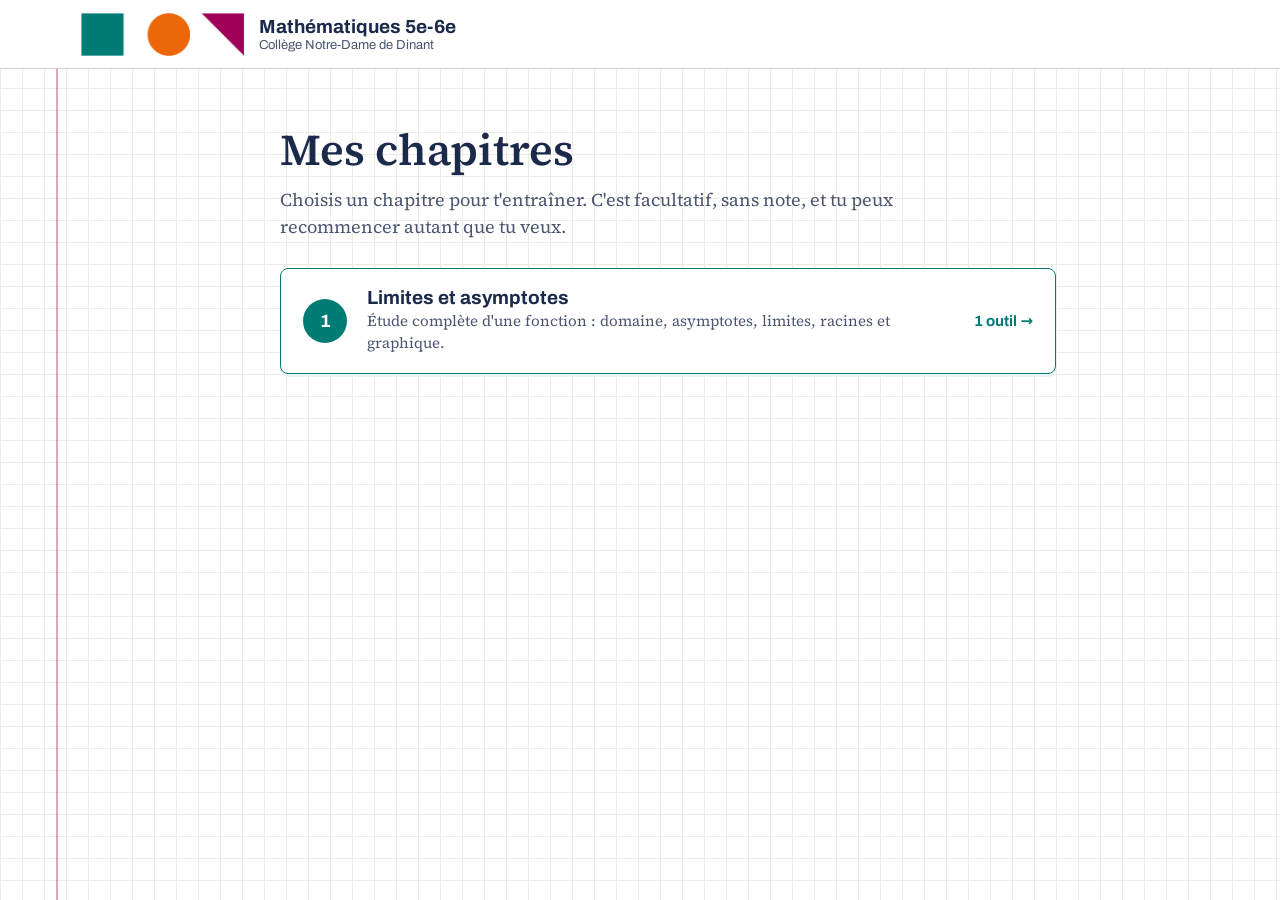
==== index.html @ 9d0cc78d "Mise à jour du site (source : math@eb188c8)" ====
<!DOCTYPE html>
<html lang="fr">
<head>
<meta charset="utf-8">
<meta name="viewport" content="width=device-width,initial-scale=1">
<title>Mathématiques 5e-6e · CNDD</title>
<link rel="icon" type="image/svg+xml" href="data:image/svg+xml,%3Csvg%20xmlns%3D%22http%3A%2F%2Fwww.w3.org%2F2000%2Fsvg%22%20viewBox%3D%220%200%2032%2032%22%3E%3Crect%20width%3D%2215%22%20height%3D%2215%22%20rx%3D%223%22%20fill%3D%22%23007C74%22%2F%3E%3Crect%20x%3D%2217%22%20width%3D%2215%22%20height%3D%2215%22%20rx%3D%223%22%20fill%3D%22%23A00058%22%2F%3E%3Crect%20y%3D%2217%22%20width%3D%2215%22%20height%3D%2215%22%20rx%3D%223%22%20fill%3D%22%23EC6708%22%2F%3E%3Crect%20x%3D%2217%22%20y%3D%2217%22%20width%3D%2215%22%20height%3D%2215%22%20rx%3D%223%22%20fill%3D%22%233B5C76%22%2F%3E%3Cpath%20d%3D%22M7.5%203.5V11.5M3.5%207.5H11.5M20.5%207.5H28.5M4.7%2021.7L10.3%2027.3M10.3%2021.7L4.7%2027.3M20.5%2024.5H28.5%22%20stroke%3D%22%23fff%22%20stroke-width%3D%222.4%22%20stroke-linecap%3D%22round%22%2F%3E%3Ccircle%20cx%3D%2224.5%22%20cy%3D%2221%22%20r%3D%221.5%22%20fill%3D%22%23fff%22%2F%3E%3Ccircle%20cx%3D%2224.5%22%20cy%3D%2228%22%20r%3D%221.5%22%20fill%3D%22%23fff%22%2F%3E%3C%2Fsvg%3E">
<link rel="stylesheet" href="site.css">
</head>
<body>
<header>
  <img src="logo.png" alt="Logo du Collège Notre-Dame de Dinant">
  <div class="marque"><b>Mathématiques 5e-6e</b><span>Collège Notre-Dame de Dinant</span></div>
  
</header>
<main>
<div class="titre"><h1>Mes chapitres</h1><p class="intro">Choisis un chapitre pour t'entraîner. C'est facultatif, sans note, et tu peux recommencer autant que tu veux.</p></div>
<ul class="liste" aria-label="Chapitres">
<li><a class="fiche" style="--accent:#007C74;--bg:#EAF5F3" href="limites-asymptotes/index.html"><span class="rond">1</span>
    <span class="texte"><b>Limites et asymptotes</b><span>Étude complète d'une fonction : domaine, asymptotes, limites, racines et graphique.</span></span>
    <span class="etat">1 outil →</span></a></li>
</ul>
</main>
</body>
</html>
---- site.css ----
@font-face { font-family:'Archivo'; font-style:normal; font-weight:400; src:url([data-uri]) format('woff2'); }
@font-face { font-family:'Archivo'; font-style:normal; font-weight:600; src:url([data-uri]) format('woff2'); }
@font-face { font-family:'Archivo'; font-style:normal; font-weight:700; src:url([data-uri]) format('woff2'); }
@font-face { font-family:'Source Serif 4'; font-style:normal; font-weight:400; src:url([data-uri]) format('woff2'); }
@font-face { font-family:'Source Serif 4'; font-style:normal; font-weight:600; src:url([data-uri]) format('woff2'); }
:root{--ink:#1B2A4A;--ink2:#4A5570;--line:#D3D2C9;--grille:#ECEBE4;--marge:#A00058;
  --ui:'Archivo',system-ui,sans-serif;--serif:'Source Serif 4',Georgia,serif}
*{box-sizing:border-box}
body{margin:0;color:var(--ink);font:17px/1.5 var(--serif);-webkit-font-smoothing:antialiased;
  background-color:#fff;background-size:22px 22px;
  background-image:linear-gradient(var(--grille) 1px,transparent 1px),linear-gradient(90deg,var(--grille) 1px,transparent 1px)}
body::before{content:"";position:fixed;top:0;bottom:0;left:56px;width:2px;background:var(--marge);opacity:.35;z-index:-1;pointer-events:none}
header{position:sticky;top:0;z-index:5;display:flex;align-items:center;gap:14px;flex-wrap:wrap;
  padding:12px 24px 12px 80px;background:#fff;border-bottom:1px solid var(--line)}
header img{height:44px;display:block}
.marque{display:flex;flex-direction:column}
.marque b{font:700 19px/1.2 var(--ui)}
.marque span{font:500 13px var(--ui);color:var(--ink2)}
header nav{margin-left:auto}
header nav a{display:inline-block;font:600 15px var(--ui);color:var(--ink);text-decoration:none;padding:9px 14px;
  border:1.5px solid var(--line);border-radius:10px;background:#fff}
header nav a:hover{border-color:var(--ink2)}
main{max-width:880px;margin:0 auto;padding:56px 24px 64px 80px;display:flex;flex-direction:column;gap:28px}
.titre{display:flex;flex-direction:column;gap:10px}
.titre .chap{font:700 14px var(--ui);letter-spacing:.08em;text-transform:uppercase;color:var(--accent)}
h1{margin:0;font:600 44px/1.15 var(--serif)}
.intro{margin:0;font-size:18px;color:var(--ink2);max-width:620px}
.liste{display:flex;flex-direction:column;gap:14px;margin:0;padding:0;list-style:none}
.fiche{display:flex;align-items:center;gap:20px;padding:18px 22px;background:#fff;border:1px solid var(--line);
  border-radius:8px;color:var(--ink);text-decoration:none}
a.fiche{border:1.5px solid var(--accent);box-shadow:0 3px 0 var(--bg);transition:transform .15s,box-shadow .15s}
a.fiche:hover{transform:translateY(-2px);box-shadow:0 5px 0 var(--bg)}
.rond{flex:0 0 auto;width:44px;height:44px;border-radius:50%;display:flex;align-items:center;justify-content:center;
  font:700 18px var(--ui);background:var(--accent);color:#fff}
.texte{flex:1 1 0;min-width:0;display:flex;flex-direction:column;gap:2px}
.texte b{font:700 19px var(--ui)}
.texte span{font-size:15px;color:var(--ink2)}
.etat{flex:0 0 auto;font:700 15px var(--ui);color:var(--accent)}
.bientot .rond{background:none;border:2px dashed var(--line);color:var(--ink2)}
.bientot b{color:var(--ink2)}
.bientot .etat{font:italic 400 15px var(--serif);color:var(--ink2)}
a:focus-visible{outline:3px solid var(--ink);outline-offset:3px}
@media(max-width:560px){
  body::before{left:14px}
  header{padding:8px 14px 8px 28px}
  main{padding:28px 14px 40px 28px}
  h1{font-size:32px}
  .fiche{gap:14px;padding:14px 16px;flex-wrap:wrap}
  .etat{flex-basis:100%;padding-left:58px}
}
@media(prefers-reduced-motion:reduce){*{transition:none!important}}
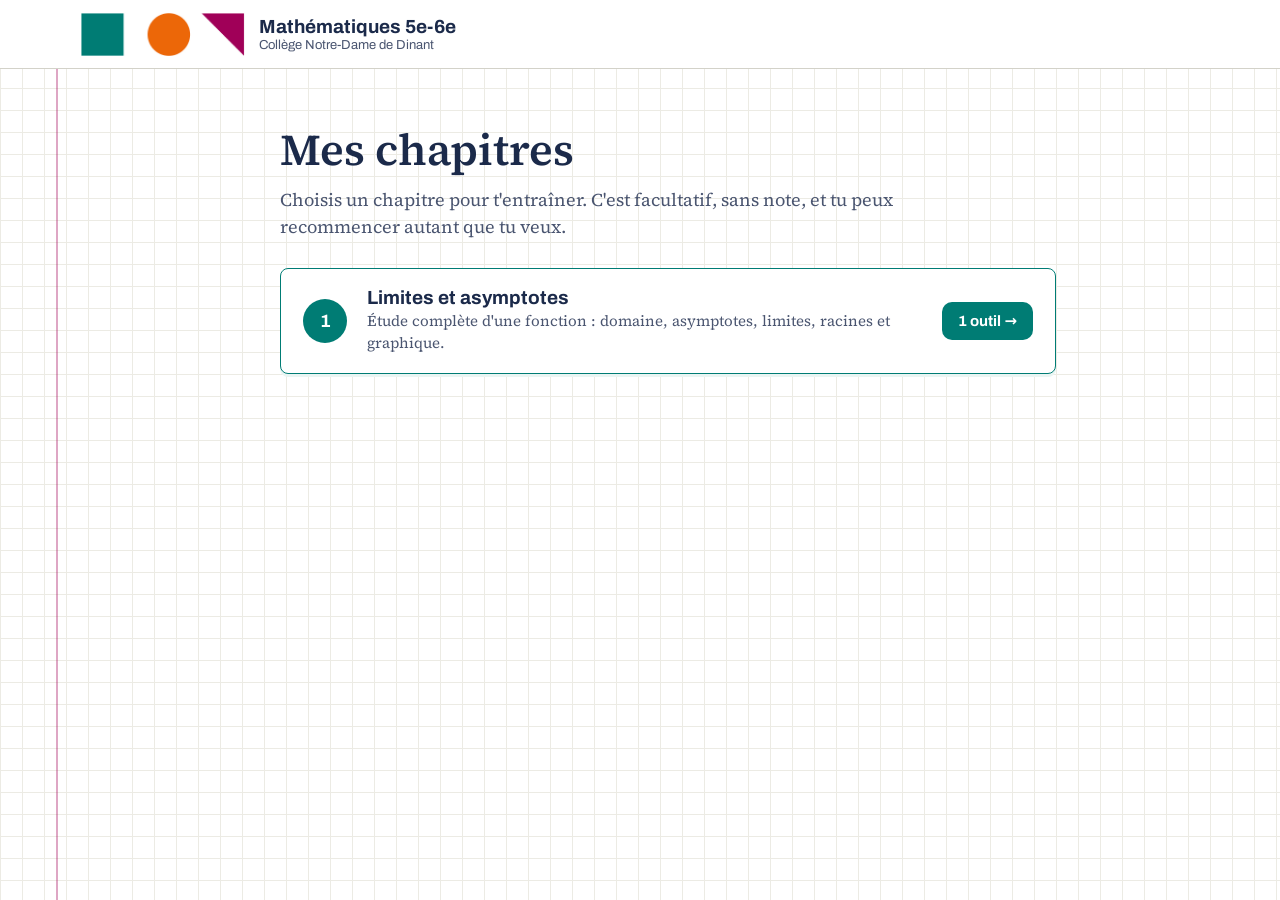
==== commit 5f97ac10: "Mise à jour du site (source : math@ddefc69)" ====
--- a/index.html
+++ b/index.html
@@ -5,7 +5,7 @@
 <meta name="viewport" content="width=device-width,initial-scale=1">
 <title>Mathématiques 5e-6e · CNDD</title>
 <link rel="icon" type="image/svg+xml" href="data:image/svg+xml,%3Csvg%20xmlns%3D%22http%3A%2F%2Fwww.w3.org%2F2000%2Fsvg%22%20viewBox%3D%220%200%2032%2032%22%3E%3Crect%20width%3D%2215%22%20height%3D%2215%22%20rx%3D%223%22%20fill%3D%22%23007C74%22%2F%3E%3Crect%20x%3D%2217%22%20width%3D%2215%22%20height%3D%2215%22%20rx%3D%223%22%20fill%3D%22%23A00058%22%2F%3E%3Crect%20y%3D%2217%22%20width%3D%2215%22%20height%3D%2215%22%20rx%3D%223%22%20fill%3D%22%23EC6708%22%2F%3E%3Crect%20x%3D%2217%22%20y%3D%2217%22%20width%3D%2215%22%20height%3D%2215%22%20rx%3D%223%22%20fill%3D%22%233B5C76%22%2F%3E%3Cpath%20d%3D%22M7.5%203.5V11.5M3.5%207.5H11.5M20.5%207.5H28.5M4.7%2021.7L10.3%2027.3M10.3%2021.7L4.7%2027.3M20.5%2024.5H28.5%22%20stroke%3D%22%23fff%22%20stroke-width%3D%222.4%22%20stroke-linecap%3D%22round%22%2F%3E%3Ccircle%20cx%3D%2224.5%22%20cy%3D%2221%22%20r%3D%221.5%22%20fill%3D%22%23fff%22%2F%3E%3Ccircle%20cx%3D%2224.5%22%20cy%3D%2228%22%20r%3D%221.5%22%20fill%3D%22%23fff%22%2F%3E%3C%2Fsvg%3E">
-<link rel="stylesheet" href="site.css">
+<link rel="stylesheet" href="site.css?v=17e127ae">
 </head>
 <body>
 <header>
--- a/site.css
+++ b/site.css
@@ -36,6 +36,8 @@
 .texte b{font:700 19px var(--ui)}
 .texte span{font-size:15px;color:var(--ink2)}
 .etat{flex:0 0 auto;font:700 15px var(--ui);color:var(--accent)}
+a.fiche .etat{color:#fff;background:var(--accent);padding:10px 16px;border-radius:10px;white-space:nowrap}
+a.fiche:hover .etat{box-shadow:0 3px 10px color-mix(in srgb,var(--accent) 35%,transparent)}
 .bientot .rond{background:none;border:2px dashed var(--line);color:var(--ink2)}
 .bientot b{color:var(--ink2)}
 .bientot .etat{font:italic 400 15px var(--serif);color:var(--ink2)}
@@ -46,6 +48,7 @@
   main{padding:28px 14px 40px 28px}
   h1{font-size:32px}
   .fiche{gap:14px;padding:14px 16px;flex-wrap:wrap}
-  .etat{flex-basis:100%;padding-left:58px}
+  .texte{flex-basis:calc(100% - 58px)}
+  .etat{margin-left:58px}
 }
 @media(prefers-reduced-motion:reduce){*{transition:none!important}}
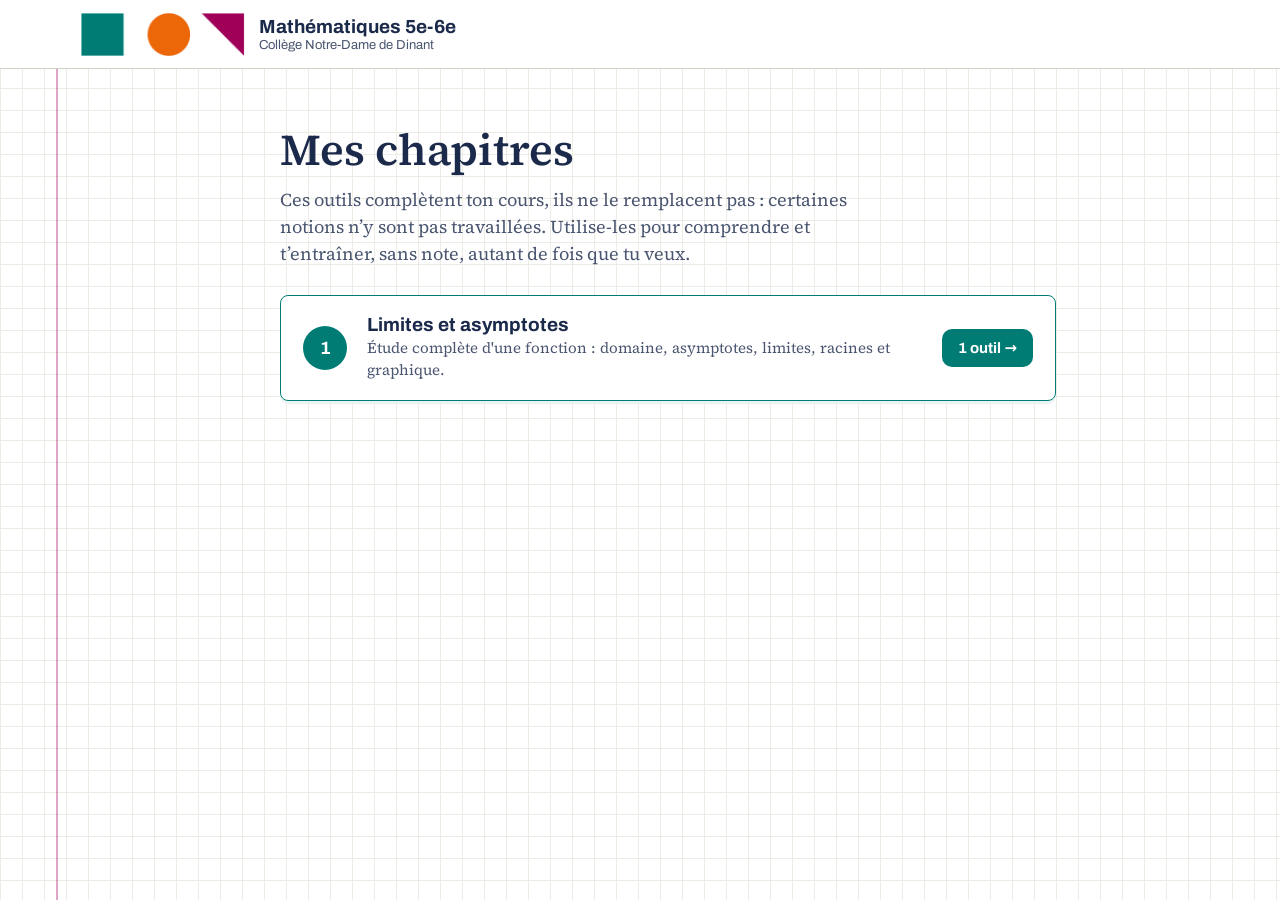
==== commit a8ee0c77: "Mise à jour du site (source : math@32fa4a8)" ====
--- a/index.html
+++ b/index.html
@@ -14,7 +14,7 @@
   
 </header>
 <main>
-<div class="titre"><h1>Mes chapitres</h1><p class="intro">Choisis un chapitre pour t'entraîner. C'est facultatif, sans note, et tu peux recommencer autant que tu veux.</p></div>
+<div class="titre"><h1>Mes chapitres</h1><p class="intro">Ces outils complètent ton cours, ils ne le remplacent pas : certaines notions n’y sont pas travaillées. Utilise-les pour comprendre et t’entraîner, sans note, autant de fois que tu veux.</p></div>
 <ul class="liste" aria-label="Chapitres">
 <li><a class="fiche" style="--accent:#007C74;--bg:#EAF5F3" href="limites-asymptotes/index.html"><span class="rond">1</span>
     <span class="texte"><b>Limites et asymptotes</b><span>Étude complète d'une fonction : domaine, asymptotes, limites, racines et graphique.</span></span>
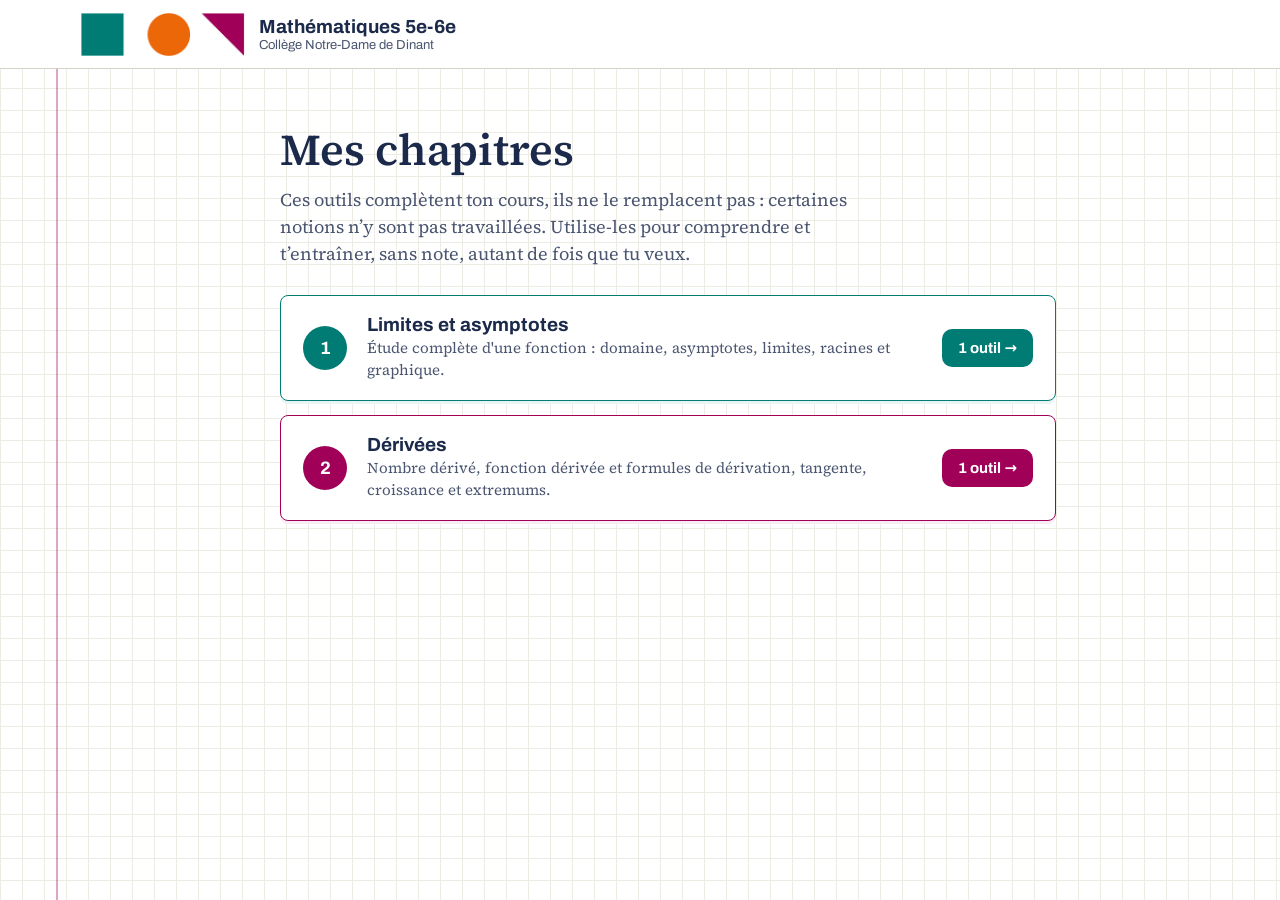
==== commit f6c181f2: "Mise à jour du site (source : math@28c9f77 + modifications non enregistrées)" ====
--- a/index.html
+++ b/index.html
@@ -5,19 +5,37 @@
 <meta name="viewport" content="width=device-width,initial-scale=1">
 <title>Mathématiques 5e-6e · CNDD</title>
 <link rel="icon" type="image/svg+xml" href="data:image/svg+xml,%3Csvg%20xmlns%3D%22http%3A%2F%2Fwww.w3.org%2F2000%2Fsvg%22%20viewBox%3D%220%200%2032%2032%22%3E%3Crect%20width%3D%2215%22%20height%3D%2215%22%20rx%3D%223%22%20fill%3D%22%23007C74%22%2F%3E%3Crect%20x%3D%2217%22%20width%3D%2215%22%20height%3D%2215%22%20rx%3D%223%22%20fill%3D%22%23A00058%22%2F%3E%3Crect%20y%3D%2217%22%20width%3D%2215%22%20height%3D%2215%22%20rx%3D%223%22%20fill%3D%22%23EC6708%22%2F%3E%3Crect%20x%3D%2217%22%20y%3D%2217%22%20width%3D%2215%22%20height%3D%2215%22%20rx%3D%223%22%20fill%3D%22%233B5C76%22%2F%3E%3Cpath%20d%3D%22M7.5%203.5V11.5M3.5%207.5H11.5M20.5%207.5H28.5M4.7%2021.7L10.3%2027.3M10.3%2021.7L4.7%2027.3M20.5%2024.5H28.5%22%20stroke%3D%22%23fff%22%20stroke-width%3D%222.4%22%20stroke-linecap%3D%22round%22%2F%3E%3Ccircle%20cx%3D%2224.5%22%20cy%3D%2221%22%20r%3D%221.5%22%20fill%3D%22%23fff%22%2F%3E%3Ccircle%20cx%3D%2224.5%22%20cy%3D%2228%22%20r%3D%221.5%22%20fill%3D%22%23fff%22%2F%3E%3C%2Fsvg%3E">
-<link rel="stylesheet" href="site.css?v=17e127ae">
+<link rel="stylesheet" href="site.css?v=500dfc6e">
 </head>
 <body>
 <header>
-  <img src="logo.png" alt="Logo du Collège Notre-Dame de Dinant">
+  <a class="logo" href="index.html" title="Accueil du site : tous les chapitres"><img src="logo.png" alt="Logo du Collège Notre-Dame de Dinant"></a>
   <div class="marque"><b>Mathématiques 5e-6e</b><span>Collège Notre-Dame de Dinant</span></div>
   
 </header>
 <main>
 <div class="titre"><h1>Mes chapitres</h1><p class="intro">Ces outils complètent ton cours, ils ne le remplacent pas : certaines notions n’y sont pas travaillées. Utilise-les pour comprendre et t’entraîner, sans note, autant de fois que tu veux.</p></div>
+<div class="reprendre" id="reprendre" hidden></div>
+<script>
+(function () {
+  var connus = {"limites-asymptotes/etude-de-fonction.html":"Chapitre 1","derivees/derivees.html":"Chapitre 2"}, d = null;
+  try { d = JSON.parse(localStorage.getItem("site-56elmi.dernier")); } catch (e) {}
+  if (!d || !connus[d.href]) return;
+  var esc = function (s) { return String(s).replace(/[&<>"]/g, function (c) { return { '&': '&amp;', '<': '&lt;', '>': '&gt;', '"': '&quot;' }[c]; }); };
+  var ou = esc(connus[d.href]) + ' · <b>' + esc(d.outil) + '</b>';
+  if (d.onglet) ou += ' · ' + esc(d.onglet) + (d.niv == null ? '' : d.niv === 0 ? ' (Explorer)' : ' (niveau ' + d.niv + ')');
+  var lien = d.href + (d.ex ? '#ex=' + encodeURIComponent(d.ex) + (d.niv != null ? '&niv=' + d.niv : '') : '');
+  var box = document.getElementById('reprendre');
+  box.innerHTML = '<span>Tu t’étais arrêté ici : ' + ou + '</span><a href="' + esc(lien) + '">Reprendre →</a>';
+  box.hidden = false;
+})();
+</script>
 <ul class="liste" aria-label="Chapitres">
 <li><a class="fiche" style="--accent:#007C74;--bg:#EAF5F3" href="limites-asymptotes/index.html"><span class="rond">1</span>
     <span class="texte"><b>Limites et asymptotes</b><span>Étude complète d'une fonction : domaine, asymptotes, limites, racines et graphique.</span></span>
+    <span class="etat">1 outil →</span></a></li>
+<li><a class="fiche" style="--accent:#A00058;--bg:#F9EDF3" href="derivees/index.html"><span class="rond">2</span>
+    <span class="texte"><b>Dérivées</b><span>Nombre dérivé, fonction dérivée et formules de dérivation, tangente, croissance et extremums.</span></span>
     <span class="etat">1 outil →</span></a></li>
 </ul>
 </main>
--- a/site.css
+++ b/site.css
@@ -42,6 +42,15 @@
 .bientot b{color:var(--ink2)}
 .bientot .etat{font:italic 400 15px var(--serif);color:var(--ink2)}
 a:focus-visible{outline:3px solid var(--ink);outline-offset:3px}
+.onglets{display:flex;flex-wrap:wrap;align-items:center;gap:8px;margin:10px 0 0 64px;font:500 14px var(--ui);color:var(--ink2)}
+.onglets a{font:600 14px var(--ui);color:var(--c);background:#fff;border:1.5px solid var(--c);border-radius:999px;
+  padding:5px 12px;text-decoration:none}
+.onglets a:hover{background:var(--c);color:#fff}
+.reprendre{display:flex;align-items:center;gap:14px;flex-wrap:wrap;padding:14px 18px;background:#fff;border:1.5px dashed var(--ink2);
+  border-radius:8px;font:500 15px var(--ui);color:var(--ink2)}
+.reprendre[hidden]{display:none}
+.reprendre a{margin-left:auto;font:700 15px var(--ui);color:#fff;background:var(--ink);padding:9px 16px;border-radius:10px;text-decoration:none;white-space:nowrap}
+.reprendre b{color:var(--ink)}
 @media(max-width:560px){
   body::before{left:14px}
   header{padding:8px 14px 8px 28px}
@@ -50,5 +59,7 @@
   .fiche{gap:14px;padding:14px 16px;flex-wrap:wrap}
   .texte{flex-basis:calc(100% - 58px)}
   .etat{margin-left:58px}
+  .onglets{margin-left:0}
+  .reprendre a{margin-left:0}
 }
 @media(prefers-reduced-motion:reduce){*{transition:none!important}}
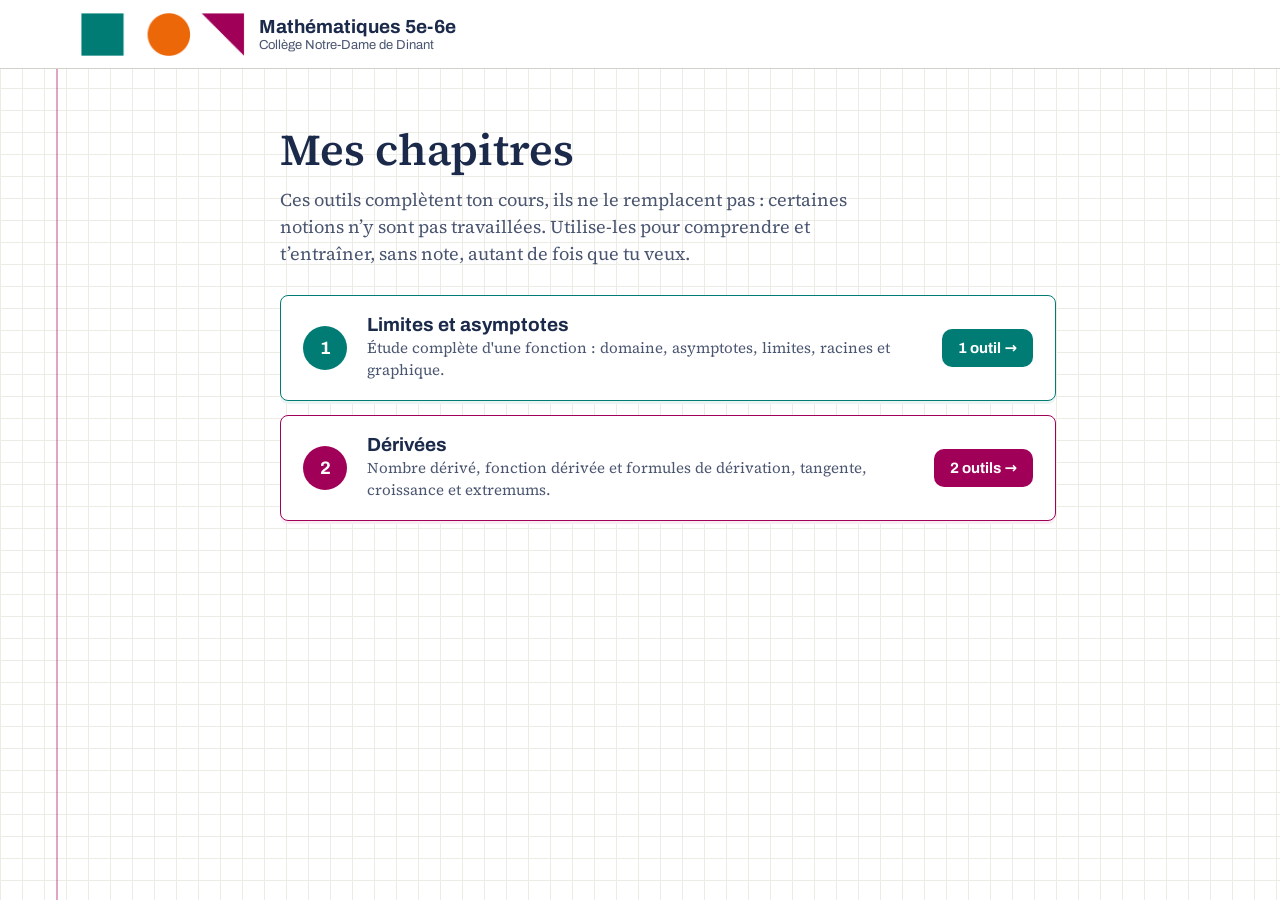
==== commit 9721b1ab: "Mise à jour du site (source : math@40b6395)" ====
--- a/index.html
+++ b/index.html
@@ -18,12 +18,12 @@
 <div class="reprendre" id="reprendre" hidden></div>
 <script>
 (function () {
-  var connus = {"limites-asymptotes/etude-de-fonction.html":"Chapitre 1","derivees/derivees.html":"Chapitre 2"}, d = null;
+  var connus = {"limites-asymptotes/etude-de-fonction.html":"Chapitre 1","derivees/derivees.html":"Chapitre 2","derivees/verifier.html":"Chapitre 2"}, d = null;
   try { d = JSON.parse(localStorage.getItem("site-56elmi.dernier")); } catch (e) {}
   if (!d || !connus[d.href]) return;
   var esc = function (s) { return String(s).replace(/[&<>"]/g, function (c) { return { '&': '&amp;', '<': '&lt;', '>': '&gt;', '"': '&quot;' }[c]; }); };
   var ou = esc(connus[d.href]) + ' · <b>' + esc(d.outil) + '</b>';
-  if (d.onglet) ou += ' · ' + esc(d.onglet) + (d.niv == null ? '' : d.niv === 0 ? ' (Explorer)' : ' (niveau ' + d.niv + ')');
+  if (d.onglet) ou += ' · ' + esc(d.onglet) + (d.niv == null ? '' : d.niv === 0 ? ' (Explorer)' : ' (' + (d.nomNiv ? esc(d.nomNiv.toLowerCase()) : 'niveau') + ' ' + d.niv + ')');
   var lien = d.href + (d.ex ? '#ex=' + encodeURIComponent(d.ex) + (d.niv != null ? '&niv=' + d.niv : '') : '');
   var box = document.getElementById('reprendre');
   box.innerHTML = '<span>Tu t’étais arrêté ici : ' + ou + '</span><a href="' + esc(lien) + '">Reprendre →</a>';
@@ -36,7 +36,7 @@
     <span class="etat">1 outil →</span></a></li>
 <li><a class="fiche" style="--accent:#A00058;--bg:#F9EDF3" href="derivees/index.html"><span class="rond">2</span>
     <span class="texte"><b>Dérivées</b><span>Nombre dérivé, fonction dérivée et formules de dérivation, tangente, croissance et extremums.</span></span>
-    <span class="etat">1 outil →</span></a></li>
+    <span class="etat">2 outils →</span></a></li>
 </ul>
 </main>
 </body>
